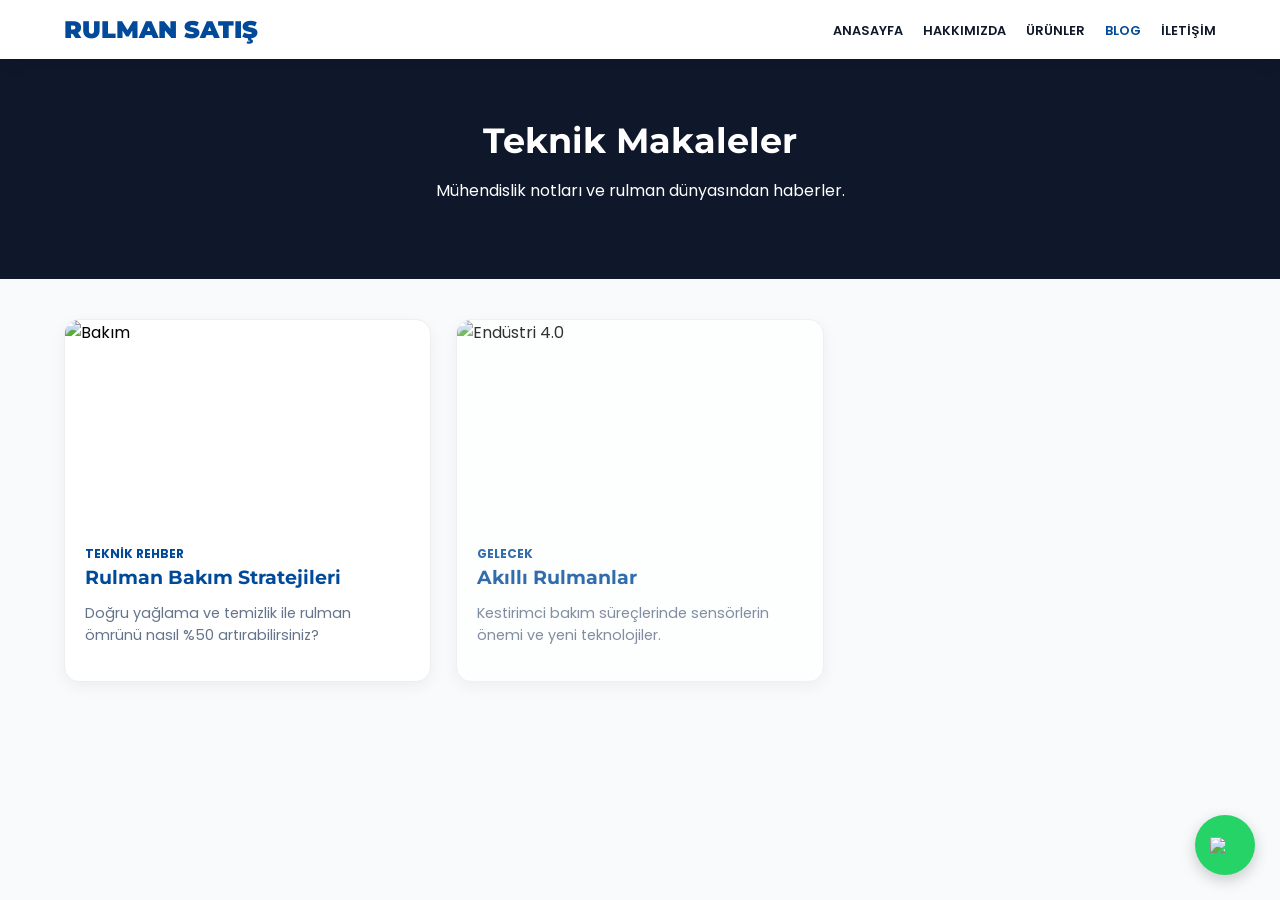
==== tr/blog.html @ 1b5b5c15 "Rename blog to blog.html" ====
<!DOCTYPE html>
<html lang="tr">
<head>
    <meta charset="UTF-8">
    <meta name="viewport" content="width=device-width, initial-scale=1.0">
    <title>Teknik Blog | Rulman Satış</title>
    <link href="https://fonts.googleapis.com/css2?family=Montserrat:wght@800;900&family=Poppins:wght@300;400;600&display=swap" rel="stylesheet">
    
    <style>
        :root { --blue: #004a99; --dark: #0f172a; --neon: #39FF14; }
        body { margin: 0; font-family: 'Poppins', sans-serif; background: #f8fafc; }

        /* NAVBAR */
        header { 
            background: white; padding: 15px 5%; display: flex; 
            justify-content: space-between; align-items: center; 
            box-shadow: 0 2px 15px rgba(0,0,0,0.1); position: sticky; top: 0; z-index: 1000; 
        }
        .logo { font-family: 'Montserrat'; font-weight: 900; font-size: 1.5rem; color: var(--blue); text-decoration: none; }
        .nav-menu { display: flex; list-style: none; gap: 20px; margin: 0; }
        .nav-menu a { text-decoration: none; color: var(--dark); font-weight: 600; font-size: 0.8rem; text-transform: uppercase; }

        /* HEADER */
        .blog-hero { background: var(--dark); color: white; padding: 60px 5%; text-align: center; }
        .blog-hero h1 { font-family: 'Montserrat'; font-size: 2.2rem; margin: 0; }

        /* GRID */
        .blog-grid { 
            max-width: 1200px; margin: 40px auto; padding: 0 5%; 
            display: grid; grid-template-columns: repeat(auto-fill, minmax(300px, 1fr)); gap: 25px; 
        }

        /* YAZI KARTI */
        .post-card { 
            background: white; border-radius: 15px; overflow: hidden; 
            box-shadow: 0 5px 15px rgba(0,0,0,0.05); text-decoration: none; 
            color: inherit; transition: 0.3s; border: 1px solid #eee; display: flex; flex-direction: column;
        }
        .post-card:hover { transform: translateY(-5px); border-color: var(--neon); }
        .post-card img { width: 100%; height: 200px; object-fit: cover; }
        .post-content { padding: 20px; }
        .post-content h3 { font-family: 'Montserrat'; margin: 0 0 10px 0; color: var(--blue); font-size: 1.2rem; }
        .post-content p { font-size: 0.9rem; color: #64748b; line-height: 1.5; }

        @media (max-width: 768px) { .nav-menu { display: none; } }
    </style>
</head>
<body>

    <header>
        <a href="../index.html" class="logo">RULMAN SATIŞ</a>
        <nav>
            <ul class="nav-menu">
                <li><a href="../index.html">Anasayfa</a></li>
                <li><a href="hakkimizda.html">Hakkımızda</a></li>
                <li><a href="urunler.html">Ürünler</a></li>
                <li><a href="blog.html" style="color:var(--blue)">Blog</a></li>
                <li><a href="iletisim.html">İletişim</a></li>
            </ul>
        </nav>
    </header>

    <div class="blog-hero">
        <h1>Teknik Makaleler</h1>
        <p>Mühendislik notları ve rulman dünyasından haberler.</p>
    </div>

    <main class="blog-grid">
        <a href="blog/rulman-bakimi.html" class="post-card">
            <img src="../1000500016.jpg" alt="Bakım">
            <div class="post-content">
                <span style="font-size: 0.75rem; font-weight: bold; color: var(--blue);">TEKNİK REHBER</span>
                <h3>Rulman Bakım Stratejileri</h3>
                <p>Doğru yağlama ve temizlik ile rulman ömrünü nasıl %50 artırabilirsiniz?</p>
            </div>
        </a>

        <a href="#" class="post-card" style="opacity: 0.8;">
            <img src="../1000500011.jpg" alt="Endüstri 4.0">
            <div class="post-content">
                <span style="font-size: 0.75rem; font-weight: bold; color: var(--blue);">GELECEK</span>
                <h3>Akıllı Rulmanlar</h3>
                <p>Kestirimci bakım süreçlerinde sensörlerin önemi ve yeni teknolojiler.</p>
            </div>
        </a>
    </main>

    <a href="https://wa.me/905050913463" style="position:fixed; bottom:25px; right:25px; background:#25d366; width:60px; height:60px; border-radius:50%; display:flex; align-items:center; justify-content:center; box-shadow:0 5px 15px rgba(0,0,0,0.2); z-index:2000;">
        <img src="https://upload.wikimedia.org/wikipedia/commons/6/6b/WhatsApp.svg" width="30">
    </a>

</body>
</html>
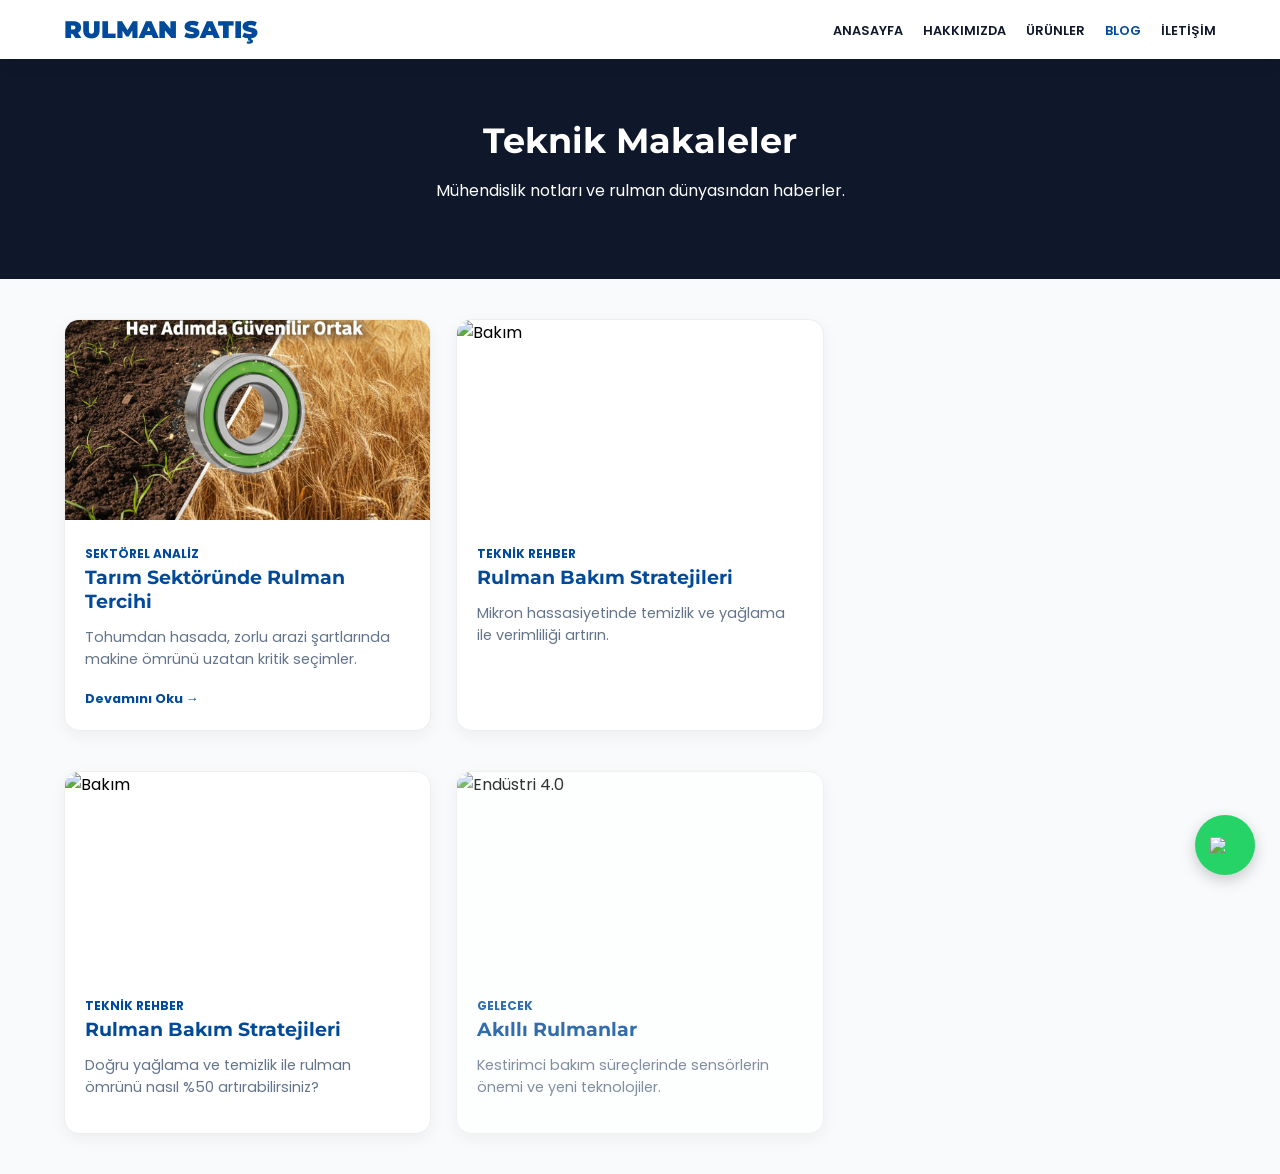
==== commit c7895fac: "Update blog.html" ====
--- a/tr/blog.html
+++ b/tr/blog.html
@@ -64,6 +64,27 @@
         <h1>Teknik Makaleler</h1>
         <p>Mühendislik notları ve rulman dünyasından haberler.</p>
     </div>
+    <main class="blog-grid">
+    <a href="blog/tarim-rulman-tercihi.html" class="post-card">
+        <img src="../1764430018088.jpg" alt="Tarım Rulmanları">
+        <div class="post-content">
+            <span style="font-size: 0.75rem; font-weight: bold; color: var(--blue);">SEKTÖREL ANALİZ</span>
+            <h3>Tarım Sektöründe Rulman Tercihi</h3>
+            <p>Tohumdan hasada, zorlu arazi şartlarında makine ömrünü uzatan kritik seçimler.</p>
+            <span style="color:var(--blue); font-weight:bold; font-size:0.8rem;">Devamını Oku →</span>
+        </div>
+    </a>
+
+    <a href="blog/rulman-bakimi.html" class="post-card">
+        <img src="../1000500016.jpg" alt="Bakım">
+        <div class="post-content">
+            <span style="font-size: 0.75rem; font-weight: bold; color: var(--blue);">TEKNİK REHBER</span>
+            <h3>Rulman Bakım Stratejileri</h3>
+            <p>Mikron hassasiyetinde temizlik ve yağlama ile verimliliği artırın.</p>
+        </div>
+    </a>
+</main>
+
 
     <main class="blog-grid">
         <a href="blog/rulman-bakimi.html" class="post-card">
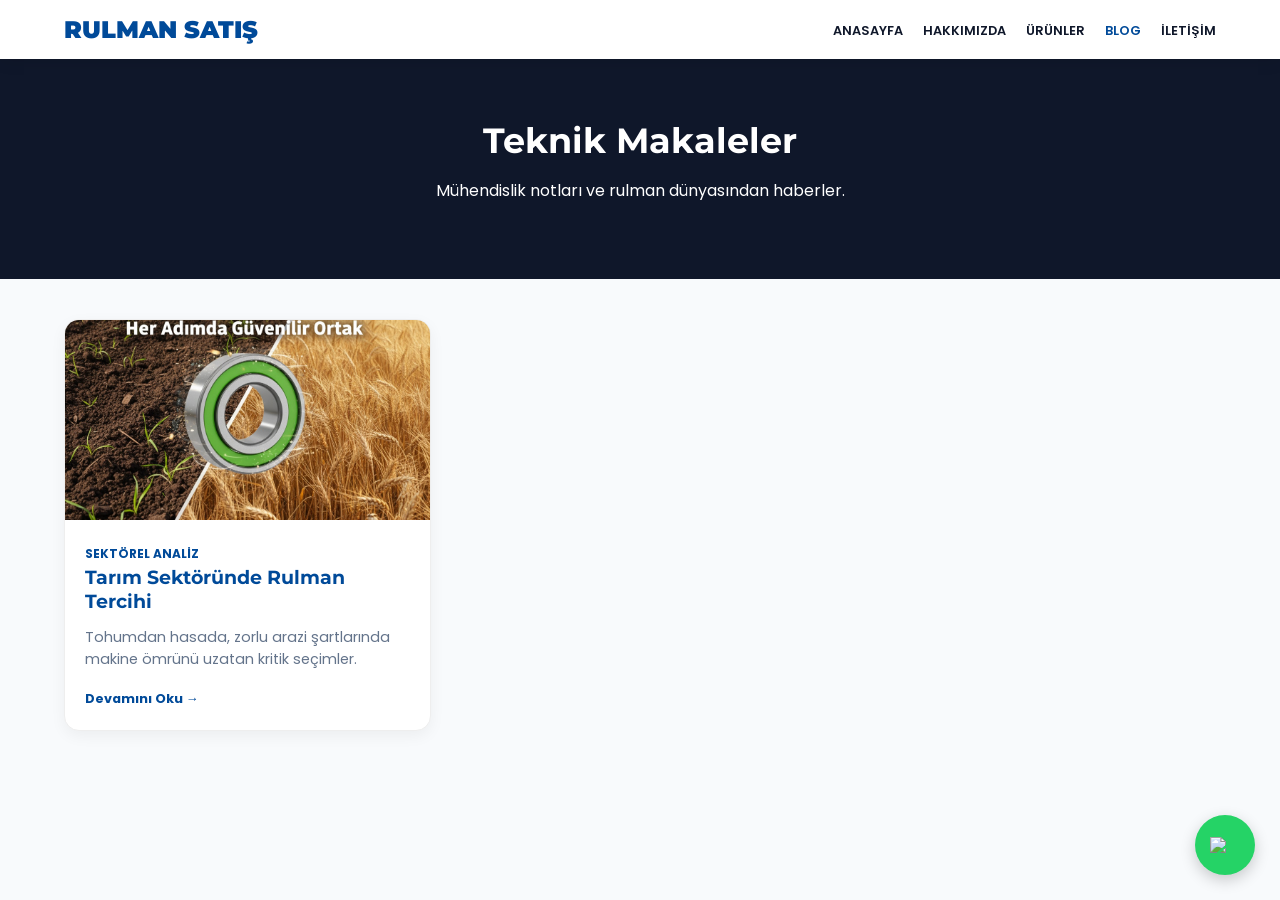
==== commit a888f7d6: "Update blog.html" ====
--- a/tr/blog.html
+++ b/tr/blog.html
@@ -75,36 +75,7 @@
         </div>
     </a>
 
-    <a href="blog/rulman-bakimi.html" class="post-card">
-        <img src="../1000500016.jpg" alt="Bakım">
-        <div class="post-content">
-            <span style="font-size: 0.75rem; font-weight: bold; color: var(--blue);">TEKNİK REHBER</span>
-            <h3>Rulman Bakım Stratejileri</h3>
-            <p>Mikron hassasiyetinde temizlik ve yağlama ile verimliliği artırın.</p>
-        </div>
-    </a>
-</main>
-
-
-    <main class="blog-grid">
-        <a href="blog/rulman-bakimi.html" class="post-card">
-            <img src="../1000500016.jpg" alt="Bakım">
-            <div class="post-content">
-                <span style="font-size: 0.75rem; font-weight: bold; color: var(--blue);">TEKNİK REHBER</span>
-                <h3>Rulman Bakım Stratejileri</h3>
-                <p>Doğru yağlama ve temizlik ile rulman ömrünü nasıl %50 artırabilirsiniz?</p>
-            </div>
-        </a>
-
-        <a href="#" class="post-card" style="opacity: 0.8;">
-            <img src="../1000500011.jpg" alt="Endüstri 4.0">
-            <div class="post-content">
-                <span style="font-size: 0.75rem; font-weight: bold; color: var(--blue);">GELECEK</span>
-                <h3>Akıllı Rulmanlar</h3>
-                <p>Kestirimci bakım süreçlerinde sensörlerin önemi ve yeni teknolojiler.</p>
-            </div>
-        </a>
-    </main>
+    
 
     <a href="https://wa.me/905050913463" style="position:fixed; bottom:25px; right:25px; background:#25d366; width:60px; height:60px; border-radius:50%; display:flex; align-items:center; justify-content:center; box-shadow:0 5px 15px rgba(0,0,0,0.2); z-index:2000;">
         <img src="https://upload.wikimedia.org/wikipedia/commons/6/6b/WhatsApp.svg" width="30">
